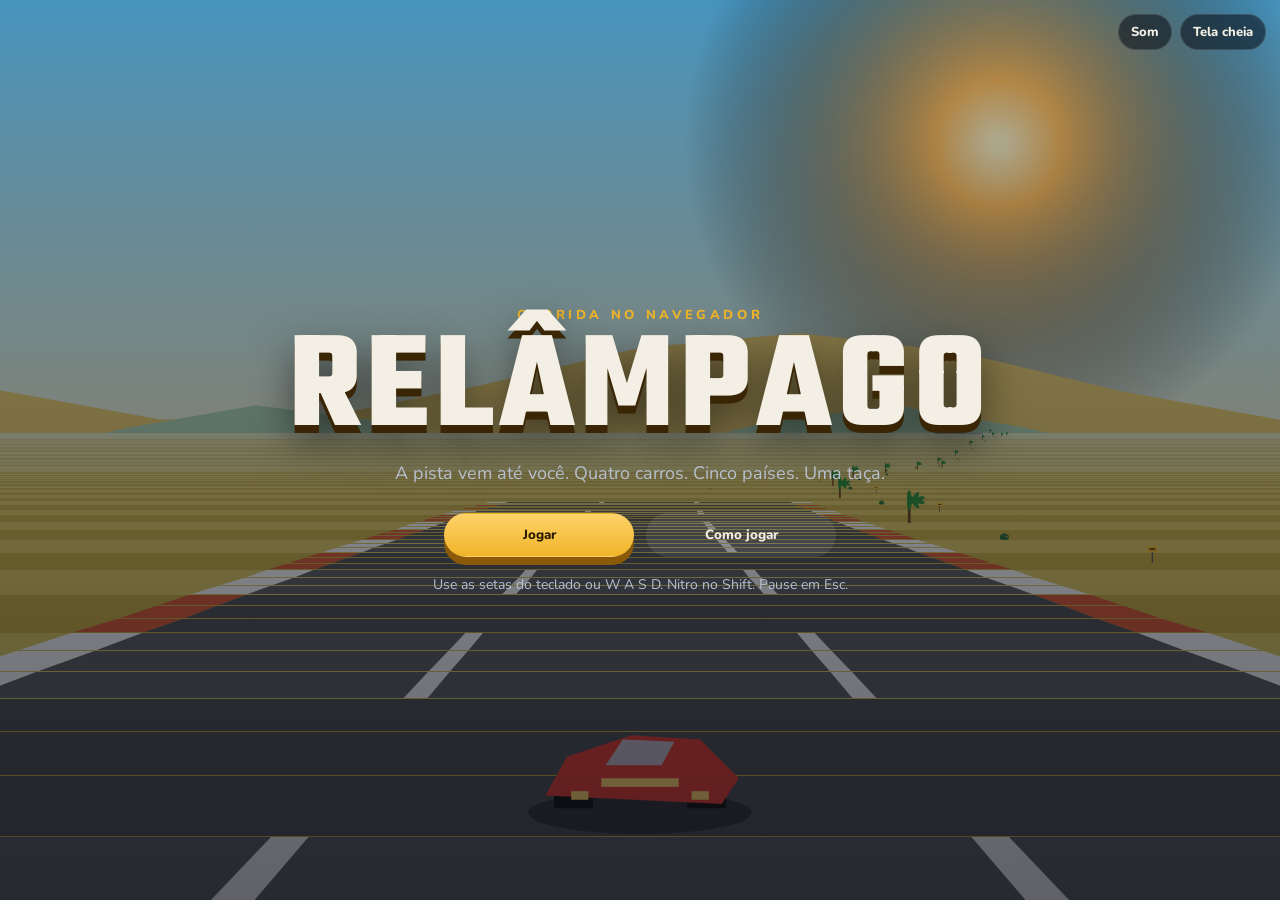
==== index.html @ 38218f76 "Add Relâmpago, a playable browser racing game Original Top Gear-inspired championship with a pseudo-" ====
<!DOCTYPE html>
<html lang="pt-BR">
<head>
  <meta charset="UTF-8" />
  <meta name="viewport" content="width=device-width, initial-scale=1.0" />
  <title>Relâmpago</title>
  <meta name="description" content="Jogo de corrida no navegador. Abra e jogue." />
  <meta name="theme-color" content="#0b1220" />
  <link rel="icon" href="favicon.svg" type="image/svg+xml" />
  <link rel="preconnect" href="https://fonts.googleapis.com" />
  <link rel="preconnect" href="https://fonts.gstatic.com" crossorigin />
  <link href="https://fonts.googleapis.com/css2?family=Nunito:wght@500;700;800&family=Teko:wght@500;600;700&display=swap" rel="stylesheet" />
  <link rel="stylesheet" href="css/style.css" />
</head>
<body>
  <div id="app">
    <canvas id="view"></canvas>

    <div id="hud" class="hud hidden" aria-hidden="true">
      <div class="hud-top">
        <div class="hud-card">
          <span class="hud-label">Posição</span>
          <strong id="hud-pos">1<span>/4</span></strong>
        </div>
        <div class="hud-card">
          <span class="hud-label">Volta</span>
          <strong id="hud-lap">1<span>/2</span></strong>
        </div>
        <div class="hud-card wide">
          <span class="hud-label">Tempo</span>
          <strong id="hud-time">0:00.00</strong>
        </div>
      </div>
      <div class="hud-mid">
        <canvas id="minimap" width="180" height="180"></canvas>
      </div>
      <div class="hud-bottom">
        <div class="bars">
          <div class="bar">
            <span>Nitro <kbd>Shift</kbd></span>
            <div class="bar-track"><i id="hud-nitro"></i></div>
          </div>
          <div class="bar">
            <span>Combustível</span>
            <div class="bar-track fuel"><i id="hud-fuel"></i></div>
          </div>
        </div>
        <div class="speedo">
          <strong id="hud-speed">0</strong>
          <em>km/h</em>
        </div>
      </div>
      <div id="toast" class="toast hidden"></div>
    </div>

    <div id="countdown" class="countdown hidden"></div>

    <section id="screen-title" class="screen">
      <div class="screen-inner">
        <p class="eyebrow">Corrida no navegador</p>
        <h1>RELÂMPAGO</h1>
        <p class="tagline">A pista vem até você. Quatro carros. Cinco países. Uma taça.</p>
        <div class="menu" id="menu-title">
          <button type="button" data-action="play" class="primary">Jogar</button>
          <button type="button" data-action="howto">Como jogar</button>
        </div>
        <p class="hint">Use as setas do teclado ou W A S D. Nitro no Shift. Pause em Esc.</p>
      </div>
    </section>

    <section id="screen-howto" class="screen hidden">
      <div class="screen-inner card-panel">
        <h2>Como jogar</h2>
        <ul class="howto">
          <li><kbd>↑</kbd> ou <kbd>W</kbd> — acelerar</li>
          <li><kbd>↓</kbd> ou <kbd>S</kbd> — frear</li>
          <li><kbd>←</kbd> <kbd>→</kbd> ou <kbd>A</kbd> <kbd>D</kbd> — dirigir</li>
          <li><kbd>Shift</kbd> — nitro (estoura o tanque e o combustível)</li>
          <li><kbd>Esc</kbd> — pausar · <kbd>M</kbd> — som · <kbd>F</kbd> — tela cheia</li>
        </ul>
        <p>Fique no asfalto. Curvas fortes puxam o carro. Sem combustível o motor morre. Ganhe dinheiro nas corridas e melhore o carro na oficina.</p>
        <div class="menu">
          <button type="button" data-action="back-title" class="primary">Voltar</button>
        </div>
      </div>
    </section>

    <section id="screen-cars" class="screen hidden">
      <div class="screen-inner wide">
        <h2>Escolha o carro</h2>
        <p class="sub">Cada um dirige de um jeito. Teste e sinta.</p>
        <div id="car-grid" class="grid-4"></div>
        <div class="menu">
          <button type="button" data-action="cars-next" class="primary">Continuar</button>
          <button type="button" data-action="back-title">Voltar</button>
        </div>
      </div>
    </section>

    <section id="screen-mode" class="screen hidden">
      <div class="screen-inner">
        <h2>Como quer correr?</h2>
        <div class="menu stacked">
          <button type="button" data-action="mode-cup" class="primary">Campeonato</button>
          <button type="button" data-action="mode-quick">Corrida rápida</button>
          <button type="button" data-action="open-shop">Oficina</button>
          <button type="button" data-action="back-cars">Trocar carro</button>
        </div>
        <p class="hint" id="money-hint">Seu dinheiro: $0</p>
      </div>
    </section>

    <section id="screen-tracks" class="screen hidden">
      <div class="screen-inner wide">
        <h2>Escolha a pista</h2>
        <div id="track-grid" class="grid-tracks"></div>
        <div class="menu">
          <button type="button" data-action="track-go" class="primary">Largar</button>
          <button type="button" data-action="back-mode">Voltar</button>
        </div>
      </div>
    </section>

    <section id="screen-shop" class="screen hidden">
      <div class="screen-inner wide">
        <h2>Oficina</h2>
        <p class="sub" id="shop-money">Dinheiro: $0</p>
        <div id="shop-grid" class="shop-grid"></div>
        <div class="menu">
          <button type="button" data-action="shop-back" class="primary">Pronto</button>
        </div>
      </div>
    </section>

    <section id="screen-pause" class="screen hidden dim">
      <div class="screen-inner card-panel">
        <h2>Pausa</h2>
        <ul class="howto compact">
          <li>Setas ou W A S D para dirigir</li>
          <li>Shift para nitro · Esc para voltar</li>
        </ul>
        <div class="menu stacked">
          <button type="button" data-action="resume" class="primary">Continuar</button>
          <button type="button" data-action="restart">Recomeçar</button>
          <button type="button" data-action="quit-race">Sair da corrida</button>
        </div>
      </div>
    </section>

    <section id="screen-results" class="screen hidden">
      <div class="screen-inner wide">
        <h2 id="results-title">Chegada</h2>
        <p class="sub" id="results-sub"></p>
        <table class="board" id="results-table"></table>
        <div class="menu">
          <button type="button" data-action="results-next" class="primary">Continuar</button>
        </div>
      </div>
    </section>

    <section id="screen-standings" class="screen hidden">
      <div class="screen-inner wide">
        <h2 id="standings-title">Campeonato</h2>
        <p class="sub" id="standings-sub"></p>
        <table class="board" id="standings-table"></table>
        <div class="menu">
          <button type="button" data-action="cup-next" class="primary">Próxima etapa</button>
          <button type="button" data-action="open-shop">Oficina</button>
        </div>
      </div>
    </section>

    <div class="top-tools">
      <button type="button" id="btn-mute" title="Som">Som</button>
      <button type="button" id="btn-full" title="Tela cheia">Tela cheia</button>
    </div>
  </div>
  <script type="module" src="js/app.js"></script>
</body>
</html>
---- css/style.css ----
:root {
  --bg: #070b14;
  --panel: rgba(10, 16, 28, 0.82);
  --line: rgba(240, 180, 41, 0.35);
  --gold: #f0b429;
  --gold-2: #ffd36a;
  --text: #f4efe4;
  --muted: #b7c0d0;
  --danger: #ff5d6c;
  --ok: #3dd68c;
  --shadow: 0 20px 60px rgba(0, 0, 0, 0.45);
}

* { box-sizing: border-box; margin: 0; padding: 0; }

html, body, #app {
  width: 100%;
  height: 100%;
  overflow: hidden;
  background: var(--bg);
  color: var(--text);
  font-family: "Nunito", "Segoe UI", sans-serif;
}

#view {
  position: absolute;
  inset: 0;
  width: 100%;
  height: 100%;
  display: block;
}

.hidden { display: none !important; }

.screen {
  position: absolute;
  inset: 0;
  display: flex;
  align-items: center;
  justify-content: center;
  padding: 28px;
  background: linear-gradient(180deg, rgba(7, 11, 20, 0.28), rgba(7, 11, 20, 0.62));
  z-index: 5;
}

.screen.dim { background: rgba(4, 7, 14, 0.72); backdrop-filter: blur(6px); }

.screen-inner {
  width: min(720px, 100%);
  text-align: center;
}

.screen-inner.wide { width: min(1080px, 100%); }

.card-panel {
  background: var(--panel);
  border: 1px solid var(--line);
  border-radius: 22px;
  padding: 36px 32px;
  box-shadow: var(--shadow);
}

.eyebrow {
  letter-spacing: 0.28em;
  text-transform: uppercase;
  color: var(--gold);
  font-size: 13px;
  font-weight: 800;
}

h1 {
  font-family: "Teko", Impact, sans-serif;
  font-size: clamp(72px, 14vw, 140px);
  line-height: 0.85;
  letter-spacing: 0.04em;
  text-shadow: 0 8px 0 #3a2504, 0 18px 40px rgba(0, 0, 0, 0.55);
  margin: 8px 0 10px;
}

h2 {
  font-family: "Teko", Impact, sans-serif;
  font-size: clamp(40px, 7vw, 64px);
  letter-spacing: 0.04em;
  margin-bottom: 6px;
}

.tagline, .sub, .hint, p { color: var(--muted); }

.tagline { font-size: 18px; margin-bottom: 28px; }
.sub { margin-bottom: 22px; }
.hint { margin-top: 18px; font-size: 14px; }

.menu {
  display: flex;
  gap: 12px;
  justify-content: center;
  flex-wrap: wrap;
  margin-top: 22px;
}

.menu.stacked {
  flex-direction: column;
  align-items: center;
}

button {
  font-family: inherit;
  font-weight: 800;
  border: 1px solid transparent;
  border-radius: 999px;
  padding: 12px 26px;
  min-width: 190px;
  cursor: pointer;
  color: var(--text);
  background: rgba(255, 255, 255, 0.08);
  transition: transform 0.12s ease, background 0.12s ease, box-shadow 0.12s ease;
}

button.primary {
  background: linear-gradient(180deg, var(--gold-2), var(--gold));
  color: #2a1b02;
  box-shadow: 0 8px 0 #8a5a08;
}

button:hover { transform: translateY(-1px); }
button:focus-visible { outline: 3px solid var(--gold-2); outline-offset: 3px; }
button.selected, .pick.selected {
  box-shadow: 0 0 0 3px var(--gold);
}

.howto {
  list-style: none;
  text-align: left;
  margin: 18px auto 16px;
  max-width: 460px;
  color: var(--text);
}

.howto li { margin: 8px 0; }
.howto.compact { margin-bottom: 8px; }

kbd {
  display: inline-block;
  min-width: 1.6em;
  padding: 1px 7px;
  border-radius: 6px;
  border: 1px solid rgba(255,255,255,0.2);
  background: rgba(0,0,0,0.35);
  font-size: 12px;
  font-family: inherit;
  color: var(--gold-2);
  text-align: center;
}

.grid-4, .grid-tracks, .shop-grid {
  display: grid;
  gap: 14px;
}

.grid-4 { grid-template-columns: repeat(4, minmax(0, 1fr)); }
.grid-tracks { grid-template-columns: repeat(5, minmax(0, 1fr)); }
.shop-grid { grid-template-columns: repeat(3, minmax(0, 1fr)); }

.pick, .shop-card {
  background: var(--panel);
  border: 1px solid rgba(255,255,255,0.08);
  border-radius: 18px;
  padding: 16px 12px 14px;
  text-align: left;
  cursor: pointer;
  min-width: 0;
  box-shadow: var(--shadow);
}

.pick h3, .shop-card h3 {
  font-family: "Teko", Impact, sans-serif;
  font-size: 30px;
  letter-spacing: 0.03em;
}

.pick p, .shop-card p { font-size: 13px; margin: 4px 0 10px; }

.swatch {
  height: 10px;
  border-radius: 999px;
  margin-bottom: 10px;
}

.stat {
  display: flex;
  align-items: center;
  gap: 8px;
  font-size: 12px;
  margin: 4px 0;
  color: var(--muted);
}

.stat b { width: 72px; font-weight: 700; color: var(--text); }
.stat i {
  flex: 1;
  height: 7px;
  border-radius: 99px;
  background: rgba(255,255,255,0.08);
  display: block;
  position: relative;
  font-style: normal;
}

.stat i::after {
  content: "";
  position: absolute;
  inset: 0 auto 0 0;
  width: var(--v, 50%);
  border-radius: inherit;
  background: linear-gradient(90deg, #6ecbff, var(--gold));
}

.board {
  width: 100%;
  border-collapse: collapse;
  background: var(--panel);
  border-radius: 16px;
  overflow: hidden;
  margin: 10px 0 8px;
}

.board th, .board td {
  padding: 12px 14px;
  text-align: left;
}

.board th { color: var(--gold); font-size: 13px; letter-spacing: 0.08em; text-transform: uppercase; }
.board tr:nth-child(even) { background: rgba(255,255,255,0.03); }
.board .you { color: var(--gold-2); font-weight: 800; }

.top-tools {
  position: absolute;
  top: 14px;
  right: 14px;
  z-index: 20;
  display: flex;
  gap: 8px;
}

.top-tools button {
  min-width: 0;
  padding: 8px 12px;
  font-size: 13px;
  background: rgba(7, 11, 20, 0.55);
  border: 1px solid rgba(255,255,255,0.12);
}

.hud {
  position: absolute;
  inset: 0;
  pointer-events: none;
  z-index: 4;
}

.hud-top {
  position: absolute;
  top: 16px;
  left: 16px;
  display: flex;
  gap: 10px;
}

.hud-card {
  background: rgba(7, 11, 20, 0.62);
  border: 1px solid rgba(255,255,255,0.1);
  border-radius: 14px;
  padding: 8px 14px;
  min-width: 92px;
}

.hud-card.wide { min-width: 140px; }
.hud-label { display: block; font-size: 11px; letter-spacing: 0.12em; text-transform: uppercase; color: var(--muted); }
.hud-card strong { font-family: "Teko", Impact, sans-serif; font-size: 36px; line-height: 1; }
.hud-card strong span { font-size: 18px; color: var(--muted); }

.hud-mid {
  position: absolute;
  top: 16px;
  right: 16px;
}

#minimap {
  width: 150px;
  height: 150px;
  background: rgba(7, 11, 20, 0.55);
  border: 1px solid rgba(255,255,255,0.12);
  border-radius: 16px;
}

.hud-bottom {
  position: absolute;
  left: 16px;
  right: 16px;
  bottom: 16px;
  display: flex;
  justify-content: space-between;
  align-items: flex-end;
}

.bars { width: min(340px, 48vw); }
.bar { margin-top: 8px; }
.bar span { font-size: 12px; color: var(--muted); }
.bar-track {
  height: 12px;
  border-radius: 99px;
  background: rgba(0,0,0,0.45);
  border: 1px solid rgba(255,255,255,0.1);
  overflow: hidden;
  margin-top: 4px;
}

.bar-track i {
  display: block;
  height: 100%;
  width: 0%;
  background: linear-gradient(90deg, #7c5cff, #49d6ff);
}

.bar-track.fuel i { background: linear-gradient(90deg, #ff5d6c, #f0b429); }

.speedo { text-align: right; }
.speedo strong {
  font-family: "Teko", Impact, sans-serif;
  font-size: 84px;
  line-height: 0.8;
  display: block;
  text-shadow: 0 6px 20px rgba(0,0,0,0.55);
}
.speedo em { color: var(--muted); font-style: normal; letter-spacing: 0.18em; }

.toast {
  position: absolute;
  left: 50%;
  top: 28%;
  transform: translateX(-50%);
  font-family: "Teko", Impact, sans-serif;
  font-size: 48px;
  letter-spacing: 0.08em;
  text-shadow: 0 6px 18px rgba(0,0,0,0.6);
}

.countdown {
  position: absolute;
  inset: 0;
  display: flex;
  align-items: center;
  justify-content: center;
  z-index: 6;
  font-family: "Teko", Impact, sans-serif;
  font-size: 160px;
  pointer-events: none;
  text-shadow: 0 10px 30px rgba(0,0,0,0.6);
}

@media (max-width: 980px) {
  .grid-4, .grid-tracks, .shop-grid { grid-template-columns: 1fr 1fr; }
  .hud-card strong { font-size: 28px; }
  .speedo strong { font-size: 56px; }
  #minimap { width: 110px; height: 110px; }
}

@media (max-width: 640px) {
  .grid-4, .grid-tracks, .shop-grid { grid-template-columns: 1fr; }
  button { width: min(280px, 100%); }
}
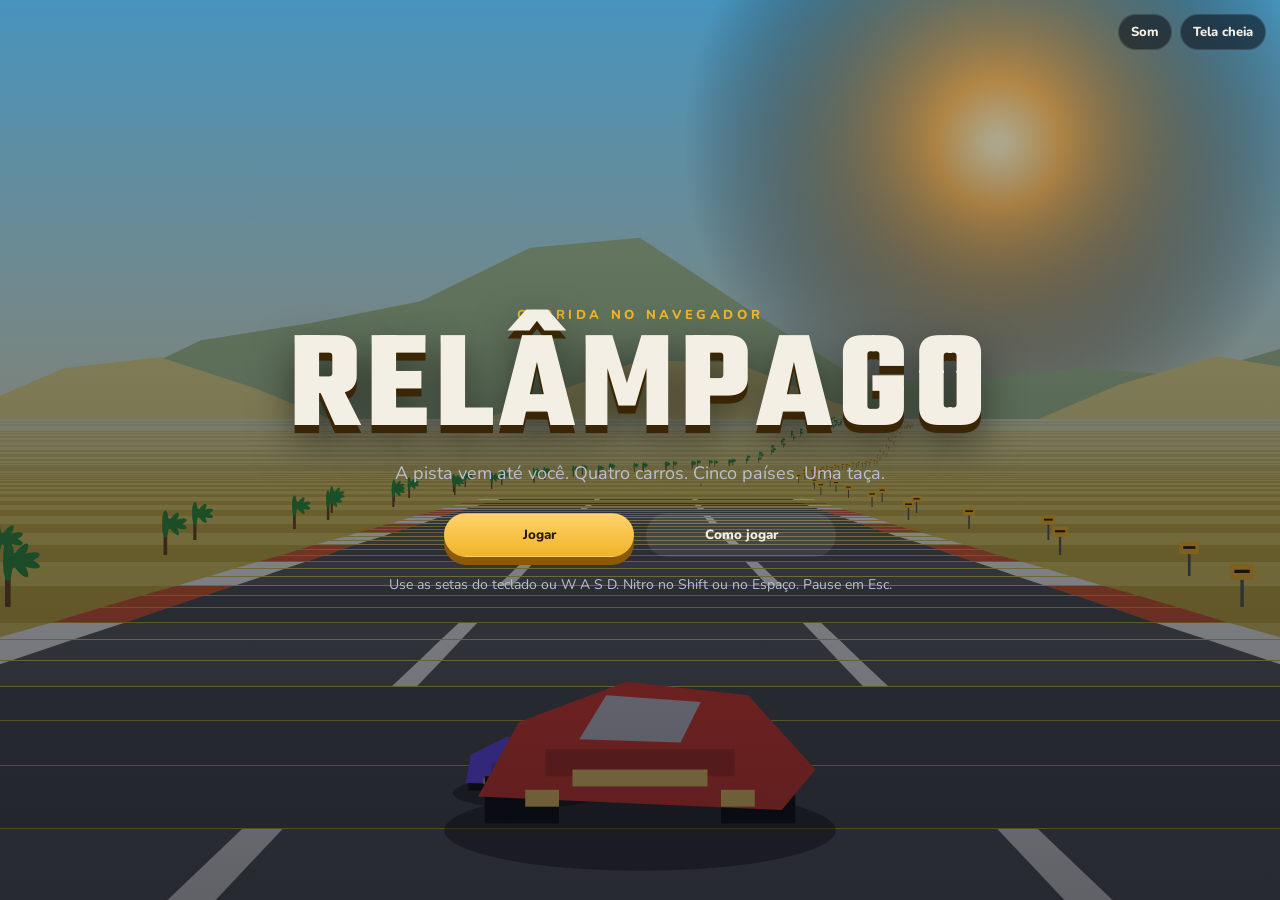
==== commit 0e86292d: "Accept Space and Shift modifiers for nitro Some keyboards only send Shift as a modifier. Space is a " ====
--- a/index.html
+++ b/index.html
@@ -37,7 +37,7 @@
       <div class="hud-bottom">
         <div class="bars">
           <div class="bar">
-            <span>Nitro <kbd>Shift</kbd></span>
+            <span>Nitro <kbd>Shift</kbd> <kbd>Espaço</kbd></span>
             <div class="bar-track"><i id="hud-nitro"></i></div>
           </div>
           <div class="bar">
@@ -64,7 +64,7 @@
           <button type="button" data-action="play" class="primary">Jogar</button>
           <button type="button" data-action="howto">Como jogar</button>
         </div>
-        <p class="hint">Use as setas do teclado ou W A S D. Nitro no Shift. Pause em Esc.</p>
+        <p class="hint">Use as setas do teclado ou W A S D. Nitro no Shift ou no Espaço. Pause em Esc.</p>
       </div>
     </section>
 
@@ -75,7 +75,7 @@
           <li><kbd>↑</kbd> ou <kbd>W</kbd> — acelerar</li>
           <li><kbd>↓</kbd> ou <kbd>S</kbd> — frear</li>
           <li><kbd>←</kbd> <kbd>→</kbd> ou <kbd>A</kbd> <kbd>D</kbd> — dirigir</li>
-          <li><kbd>Shift</kbd> — nitro (estoura o tanque e o combustível)</li>
+          <li><kbd>Shift</kbd> ou <kbd>Espaço</kbd> — nitro (gasta o tanque e o combustível)</li>
           <li><kbd>Esc</kbd> — pausar · <kbd>M</kbd> — som · <kbd>F</kbd> — tela cheia</li>
         </ul>
         <p>Fique no asfalto. Curvas fortes puxam o carro. Sem combustível o motor morre. Ganhe dinheiro nas corridas e melhore o carro na oficina.</p>
--- a/css/style.css
+++ b/css/style.css
@@ -321,6 +321,10 @@
   background: linear-gradient(90deg, #7c5cff, #49d6ff);
 }
 
+.bar-track.hot i {
+  box-shadow: 0 0 12px #49d6ff;
+}
+
 .bar-track.fuel i { background: linear-gradient(90deg, #ff5d6c, #f0b429); }
 
 .speedo { text-align: right; }
@@ -331,17 +335,20 @@
   display: block;
   text-shadow: 0 6px 20px rgba(0,0,0,0.55);
 }
+.speedo strong.boost { color: #7cf6ff; text-shadow: 0 0 18px #49d6ff; }
 .speedo em { color: var(--muted); font-style: normal; letter-spacing: 0.18em; }
 
 .toast {
   position: absolute;
   left: 50%;
-  top: 28%;
+  top: 22%;
   transform: translateX(-50%);
-  font-family: "Teko", Impact, sans-serif;
-  font-size: 48px;
+  z-index: 8;
+  font-family: "Teko", Impact, sans-serif;
+  font-size: 64px;
   letter-spacing: 0.08em;
-  text-shadow: 0 6px 18px rgba(0,0,0,0.6);
+  color: #7cf6ff;
+  text-shadow: 0 0 22px #49d6ff, 0 6px 18px rgba(0,0,0,0.7);
 }
 
 .countdown {
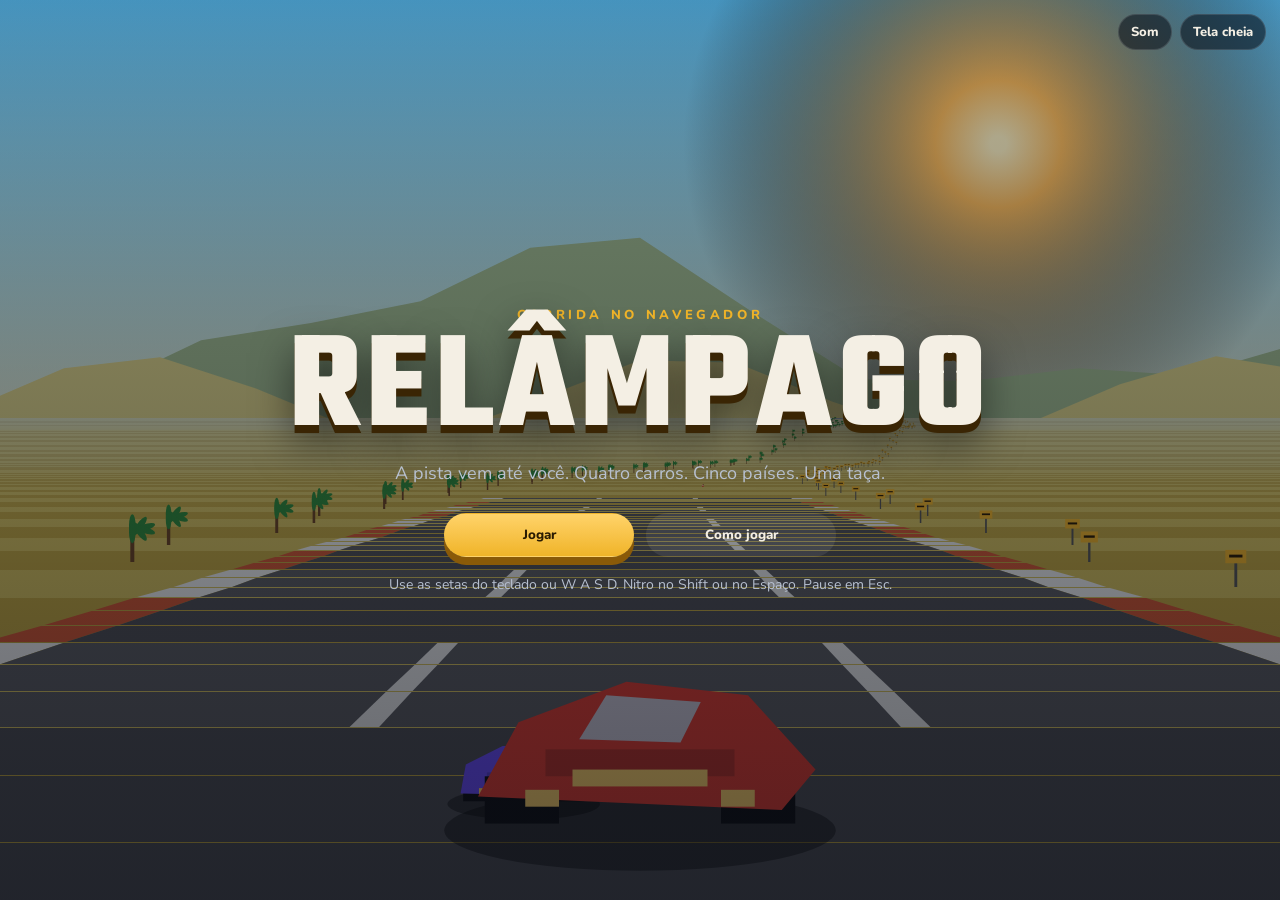
==== commit 30d1deaf: "Lower first shop prices so one good finish buys an upgrade Co-authored-by: KT3746 <KT3746@users.nore" ====
--- a/index.html
+++ b/index.html
@@ -137,7 +137,7 @@
         <h2>Pausa</h2>
         <ul class="howto compact">
           <li>Setas ou W A S D para dirigir</li>
-          <li>Shift para nitro · Esc para voltar</li>
+          <li>Shift ou Espaço para nitro · Esc para voltar</li>
         </ul>
         <div class="menu stacked">
           <button type="button" data-action="resume" class="primary">Continuar</button>
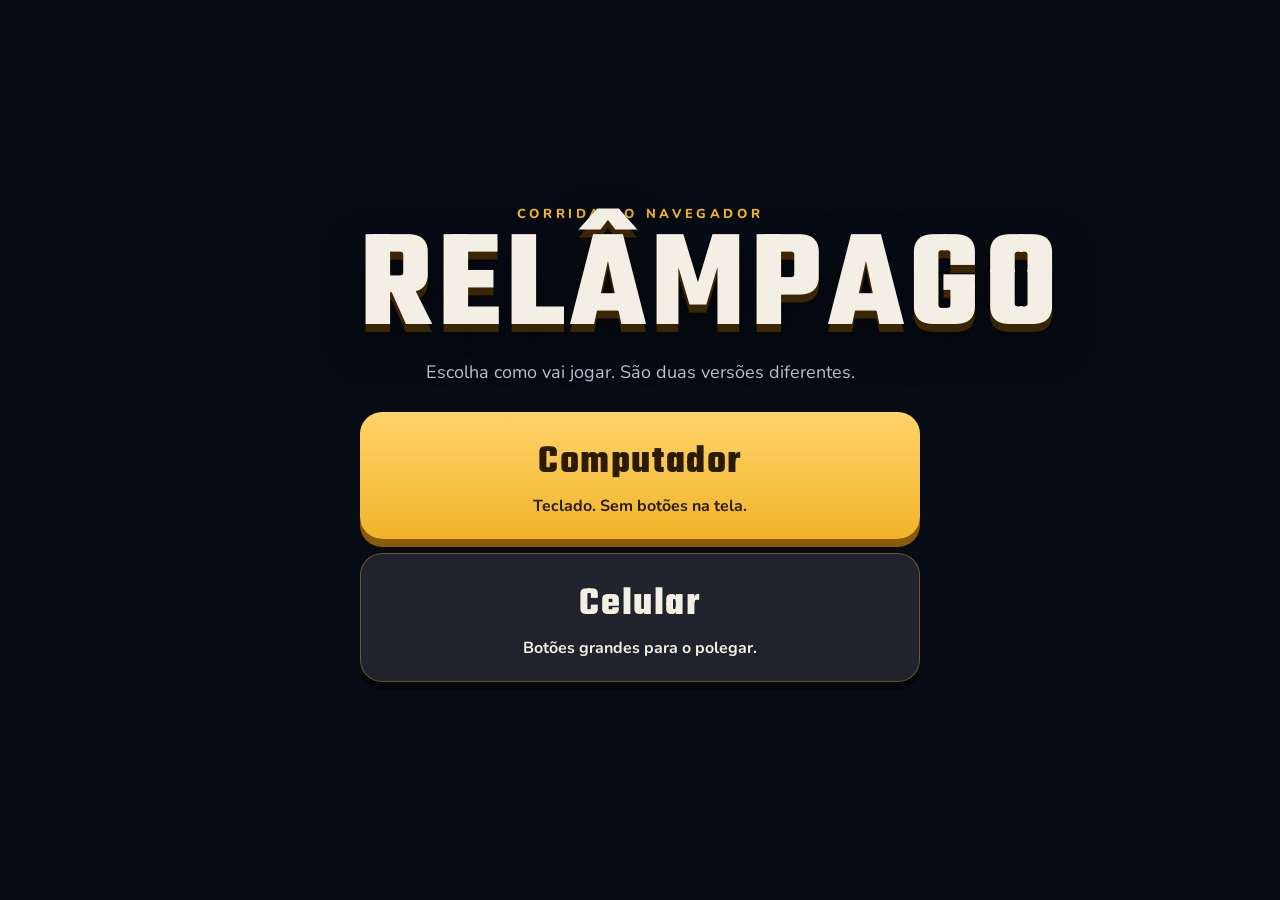
==== commit 029a4194: "Split Relâmpago into computer and phone versions The home page only chooses a version. /pc/ is keybo" ====
--- a/index.html
+++ b/index.html
@@ -2,7 +2,7 @@
 <html lang="pt-BR">
 <head>
   <meta charset="UTF-8" />
-  <meta name="viewport" content="width=device-width, initial-scale=1.0" />
+  <meta name="viewport" content="width=device-width, initial-scale=1, viewport-fit=cover" />
   <title>Relâmpago</title>
   <meta name="description" content="Jogo de corrida no navegador. Abra e jogue." />
   <meta name="theme-color" content="#0b1220" />
@@ -12,169 +12,19 @@
   <link href="https://fonts.googleapis.com/css2?family=Nunito:wght@500;700;800&family=Teko:wght@500;600;700&display=swap" rel="stylesheet" />
   <link rel="stylesheet" href="css/style.css" />
 </head>
-<body>
-  <div id="app">
-    <canvas id="view"></canvas>
-
-    <div id="hud" class="hud hidden" aria-hidden="true">
-      <div class="hud-top">
-        <div class="hud-card">
-          <span class="hud-label">Posição</span>
-          <strong id="hud-pos">1<span>/4</span></strong>
-        </div>
-        <div class="hud-card">
-          <span class="hud-label">Volta</span>
-          <strong id="hud-lap">1<span>/2</span></strong>
-        </div>
-        <div class="hud-card wide">
-          <span class="hud-label">Tempo</span>
-          <strong id="hud-time">0:00.00</strong>
-        </div>
-      </div>
-      <div class="hud-mid">
-        <canvas id="minimap" width="180" height="180"></canvas>
-      </div>
-      <div class="hud-bottom">
-        <div class="bars">
-          <div class="bar">
-            <span>Nitro <kbd>Shift</kbd> <kbd>Espaço</kbd></span>
-            <div class="bar-track"><i id="hud-nitro"></i></div>
-          </div>
-          <div class="bar">
-            <span>Combustível</span>
-            <div class="bar-track fuel"><i id="hud-fuel"></i></div>
-          </div>
-        </div>
-        <div class="speedo">
-          <strong id="hud-speed">0</strong>
-          <em>km/h</em>
-        </div>
-      </div>
-      <div id="toast" class="toast hidden"></div>
-    </div>
-
-    <div id="countdown" class="countdown hidden"></div>
-
-    <section id="screen-title" class="screen">
-      <div class="screen-inner">
-        <p class="eyebrow">Corrida no navegador</p>
-        <h1>RELÂMPAGO</h1>
-        <p class="tagline">A pista vem até você. Quatro carros. Cinco países. Uma taça.</p>
-        <div class="menu" id="menu-title">
-          <button type="button" data-action="play" class="primary">Jogar</button>
-          <button type="button" data-action="howto">Como jogar</button>
-        </div>
-        <p class="hint">Use as setas do teclado ou W A S D. Nitro no Shift ou no Espaço. Pause em Esc.</p>
-      </div>
-    </section>
-
-    <section id="screen-howto" class="screen hidden">
-      <div class="screen-inner card-panel">
-        <h2>Como jogar</h2>
-        <ul class="howto">
-          <li><kbd>↑</kbd> ou <kbd>W</kbd> — acelerar</li>
-          <li><kbd>↓</kbd> ou <kbd>S</kbd> — frear</li>
-          <li><kbd>←</kbd> <kbd>→</kbd> ou <kbd>A</kbd> <kbd>D</kbd> — dirigir</li>
-          <li><kbd>Shift</kbd> ou <kbd>Espaço</kbd> — nitro (gasta o tanque e o combustível)</li>
-          <li><kbd>Esc</kbd> — pausar · <kbd>M</kbd> — som · <kbd>F</kbd> — tela cheia</li>
-        </ul>
-        <p>Fique no asfalto. Curvas fortes puxam o carro. Sem combustível o motor morre. Ganhe dinheiro nas corridas e melhore o carro na oficina.</p>
-        <div class="menu">
-          <button type="button" data-action="back-title" class="primary">Voltar</button>
-        </div>
-      </div>
-    </section>
-
-    <section id="screen-cars" class="screen hidden">
-      <div class="screen-inner wide">
-        <h2>Escolha o carro</h2>
-        <p class="sub">Cada um dirige de um jeito. Teste e sinta.</p>
-        <div id="car-grid" class="grid-4"></div>
-        <div class="menu">
-          <button type="button" data-action="cars-next" class="primary">Continuar</button>
-          <button type="button" data-action="back-title">Voltar</button>
-        </div>
-      </div>
-    </section>
-
-    <section id="screen-mode" class="screen hidden">
-      <div class="screen-inner">
-        <h2>Como quer correr?</h2>
-        <div class="menu stacked">
-          <button type="button" data-action="mode-cup" class="primary">Campeonato</button>
-          <button type="button" data-action="mode-quick">Corrida rápida</button>
-          <button type="button" data-action="open-shop">Oficina</button>
-          <button type="button" data-action="back-cars">Trocar carro</button>
-        </div>
-        <p class="hint" id="money-hint">Seu dinheiro: $0</p>
-      </div>
-    </section>
-
-    <section id="screen-tracks" class="screen hidden">
-      <div class="screen-inner wide">
-        <h2>Escolha a pista</h2>
-        <div id="track-grid" class="grid-tracks"></div>
-        <div class="menu">
-          <button type="button" data-action="track-go" class="primary">Largar</button>
-          <button type="button" data-action="back-mode">Voltar</button>
-        </div>
-      </div>
-    </section>
-
-    <section id="screen-shop" class="screen hidden">
-      <div class="screen-inner wide">
-        <h2>Oficina</h2>
-        <p class="sub" id="shop-money">Dinheiro: $0</p>
-        <div id="shop-grid" class="shop-grid"></div>
-        <div class="menu">
-          <button type="button" data-action="shop-back" class="primary">Pronto</button>
-        </div>
-      </div>
-    </section>
-
-    <section id="screen-pause" class="screen hidden dim">
-      <div class="screen-inner card-panel">
-        <h2>Pausa</h2>
-        <ul class="howto compact">
-          <li>Setas ou W A S D para dirigir</li>
-          <li>Shift ou Espaço para nitro · Esc para voltar</li>
-        </ul>
-        <div class="menu stacked">
-          <button type="button" data-action="resume" class="primary">Continuar</button>
-          <button type="button" data-action="restart">Recomeçar</button>
-          <button type="button" data-action="quit-race">Sair da corrida</button>
-        </div>
-      </div>
-    </section>
-
-    <section id="screen-results" class="screen hidden">
-      <div class="screen-inner wide">
-        <h2 id="results-title">Chegada</h2>
-        <p class="sub" id="results-sub"></p>
-        <table class="board" id="results-table"></table>
-        <div class="menu">
-          <button type="button" data-action="results-next" class="primary">Continuar</button>
-        </div>
-      </div>
-    </section>
-
-    <section id="screen-standings" class="screen hidden">
-      <div class="screen-inner wide">
-        <h2 id="standings-title">Campeonato</h2>
-        <p class="sub" id="standings-sub"></p>
-        <table class="board" id="standings-table"></table>
-        <div class="menu">
-          <button type="button" data-action="cup-next" class="primary">Próxima etapa</button>
-          <button type="button" data-action="open-shop">Oficina</button>
-        </div>
-      </div>
-    </section>
-
-    <div class="top-tools">
-      <button type="button" id="btn-mute" title="Som">Som</button>
-      <button type="button" id="btn-full" title="Tela cheia">Tela cheia</button>
-    </div>
-  </div>
-  <script type="module" src="js/app.js"></script>
+<body class="chooser">
+  <main class="chooser-box">
+    <p class="eyebrow">Corrida no navegador</p>
+    <h1>RELÂMPAGO</h1>
+    <p class="tagline">Escolha como vai jogar. São duas versões diferentes.</p>
+    <a class="choice" href="pc/">
+      <strong>Computador</strong>
+      <span>Teclado. Sem botões na tela.</span>
+    </a>
+    <a class="choice phone" href="celular/">
+      <strong>Celular</strong>
+      <span>Botões grandes para o polegar.</span>
+    </a>
+  </main>
 </body>
 </html>
--- a/css/style.css
+++ b/css/style.css
@@ -13,13 +13,30 @@
 
 * { box-sizing: border-box; margin: 0; padding: 0; }
 
-html, body, #app {
+html, body {
   width: 100%;
   height: 100%;
+  height: 100dvh;
   overflow: hidden;
+  overscroll-behavior: none;
+  touch-action: none;
+  position: fixed;
+  inset: 0;
   background: var(--bg);
   color: var(--text);
   font-family: "Nunito", "Segoe UI", sans-serif;
+  -webkit-text-size-adjust: 100%;
+  user-select: none;
+  -webkit-user-select: none;
+  -webkit-touch-callout: none;
+}
+
+#app {
+  width: 100%;
+  height: 100%;
+  height: 100dvh;
+  overflow: hidden;
+  touch-action: none;
 }
 
 #view {
@@ -38,9 +55,12 @@
   display: flex;
   align-items: center;
   justify-content: center;
-  padding: 28px;
+  padding: max(16px, env(safe-area-inset-top)) max(16px, env(safe-area-inset-right)) max(16px, env(safe-area-inset-bottom)) max(16px, env(safe-area-inset-left));
   background: linear-gradient(180deg, rgba(7, 11, 20, 0.28), rgba(7, 11, 20, 0.62));
   z-index: 5;
+  overflow-y: auto;
+  touch-action: pan-y;
+  -webkit-overflow-scrolling: touch;
 }
 
 .screen.dim { background: rgba(4, 7, 14, 0.72); backdrop-filter: blur(6px); }
@@ -108,11 +128,14 @@
   font-weight: 800;
   border: 1px solid transparent;
   border-radius: 999px;
-  padding: 12px 26px;
+  padding: 14px 26px;
   min-width: 190px;
+  min-height: 48px;
   cursor: pointer;
   color: var(--text);
   background: rgba(255, 255, 255, 0.08);
+  touch-action: manipulation;
+  -webkit-tap-highlight-color: transparent;
   transition: transform 0.12s ease, background 0.12s ease, box-shadow 0.12s ease;
 }
 
@@ -169,7 +192,9 @@
   text-align: left;
   cursor: pointer;
   min-width: 0;
+  min-height: 48px;
   box-shadow: var(--shadow);
+  touch-action: manipulation;
 }
 
 .pick h3, .shop-card h3 {
@@ -235,15 +260,16 @@
 
 .top-tools {
   position: absolute;
-  top: 14px;
-  right: 14px;
+  top: max(10px, env(safe-area-inset-top));
+  right: max(10px, env(safe-area-inset-right));
   z-index: 20;
   display: flex;
   gap: 8px;
 }
 
 .top-tools button {
-  min-width: 0;
+  min-width: 48px;
+  min-height: 44px;
   padding: 8px 12px;
   font-size: 13px;
   background: rgba(7, 11, 20, 0.55);
@@ -257,10 +283,24 @@
   z-index: 4;
 }
 
+.hud-pause {
+  position: absolute;
+  top: max(10px, env(safe-area-inset-top));
+  left: 50%;
+  transform: translateX(-50%);
+  z-index: 7;
+  pointer-events: auto;
+  min-width: 88px;
+  min-height: 44px;
+  padding: 8px 18px;
+  background: rgba(7, 11, 20, 0.7);
+  border: 1px solid rgba(255,255,255,0.16);
+}
+
 .hud-top {
   position: absolute;
-  top: 16px;
-  left: 16px;
+  top: max(12px, env(safe-area-inset-top));
+  left: max(12px, env(safe-area-inset-left));
   display: flex;
   gap: 10px;
 }
@@ -280,8 +320,8 @@
 
 .hud-mid {
   position: absolute;
-  top: 16px;
-  right: 16px;
+  top: max(52px, calc(env(safe-area-inset-top) + 48px));
+  right: max(12px, env(safe-area-inset-right));
 }
 
 #minimap {
@@ -294,8 +334,8 @@
 
 .hud-bottom {
   position: absolute;
-  left: 16px;
-  right: 16px;
+  left: max(12px, env(safe-area-inset-left));
+  right: max(12px, env(safe-area-inset-right));
   bottom: 16px;
   display: flex;
   justify-content: space-between;
@@ -364,6 +404,88 @@
   text-shadow: 0 10px 30px rgba(0,0,0,0.6);
 }
 
+.pads {
+  position: absolute;
+  inset: 0;
+  z-index: 8;
+  pointer-events: none;
+}
+
+.pad-cluster {
+  position: absolute;
+  display: flex;
+  gap: 12px;
+  pointer-events: none;
+  bottom: max(12px, env(safe-area-inset-bottom));
+}
+
+.pad-cluster.left { left: max(12px, env(safe-area-inset-left)); }
+.pad-cluster.right {
+  right: max(12px, env(safe-area-inset-right));
+  align-items: flex-end;
+}
+
+.pad-stack { display: flex; flex-direction: column; gap: 10px; }
+
+.pad {
+  pointer-events: auto;
+  min-width: 76px;
+  min-height: 76px;
+  width: 76px;
+  height: 76px;
+  padding: 0;
+  border-radius: 18px;
+  border: 2px solid rgba(255,255,255,0.22);
+  background: rgba(8, 12, 22, 0.62);
+  color: #fff;
+  font-size: 18px;
+  box-shadow: none;
+  touch-action: none;
+}
+
+.pad.go {
+  background: linear-gradient(180deg, #3dd68c, #1e9a5a);
+  color: #062414;
+  min-width: 92px;
+  width: 92px;
+  height: 92px;
+}
+
+.pad.stop {
+  background: rgba(255, 93, 108, 0.82);
+  min-width: 92px;
+  width: 92px;
+}
+
+.pad.nitro {
+  background: linear-gradient(180deg, #7c5cff, #3d2cb0);
+  min-width: 72px;
+  width: 72px;
+  height: 72px;
+  font-size: 15px;
+}
+
+.pad.held {
+  transform: scale(0.96);
+  filter: brightness(1.2);
+  box-shadow: 0 0 0 3px var(--gold);
+}
+
+.rotate-hint {
+  position: absolute;
+  inset: 0;
+  z-index: 30;
+  display: flex;
+  align-items: center;
+  justify-content: center;
+  background: rgba(7, 11, 20, 0.88);
+  text-align: center;
+  padding: 24px;
+  font-family: "Teko", Impact, sans-serif;
+  font-size: 36px;
+  letter-spacing: 0.04em;
+}
+
 @media (max-width: 980px) {
   .grid-4, .grid-tracks, .shop-grid { grid-template-columns: 1fr 1fr; }
   .hud-card strong { font-size: 28px; }
@@ -374,4 +496,89 @@
 @media (max-width: 640px) {
   .grid-4, .grid-tracks, .shop-grid { grid-template-columns: 1fr; }
   button { width: min(280px, 100%); }
-}
+  h1 { font-size: clamp(56px, 18vw, 96px); }
+}
+
+body.modo-celular.racing .hud-bottom {
+  top: max(12px, env(safe-area-inset-top));
+  bottom: auto;
+  left: max(12px, env(safe-area-inset-left));
+  right: auto;
+  width: min(280px, 46vw);
+  flex-direction: column;
+  align-items: flex-start;
+  gap: 6px;
+}
+
+body.modo-celular.racing .hud-bottom .speedo {
+  text-align: left;
+}
+
+body.modo-celular.racing .speedo strong { font-size: 42px; }
+body.modo-celular.racing .bars { width: 100%; }
+body.modo-celular.racing .hud-card { padding: 4px 10px; min-width: 72px; }
+body.modo-celular.racing .hud-card strong { font-size: 24px; }
+body.modo-celular.racing #minimap { width: 88px; height: 88px; }
+body.modo-celular.racing .hud-mid { top: max(10px, env(safe-area-inset-top)); }
+body.modo-celular.racing .top-tools { top: max(8px, env(safe-area-inset-top)); }
+
+@media (orientation: landscape) and (max-height: 480px) {
+  .screen-inner { padding-top: 8px; }
+  h1 { font-size: 72px; }
+  h2 { font-size: 36px; }
+  .hud-card strong { font-size: 22px; }
+  .pad { min-width: 68px; min-height: 68px; width: 68px; height: 68px; }
+  .pad.go, .pad.stop { min-width: 80px; width: 80px; height: 80px; }
+}
+
+body.modo-pc .pads,
+body.modo-pc .rotate-hint,
+body.modo-pc .hud-pause { display: none !important; }
+
+.hint a {
+  color: var(--gold-2);
+  font-weight: 800;
+}
+
+.chooser {
+  display: flex;
+  align-items: center;
+  justify-content: center;
+  padding: max(20px, env(safe-area-inset-top)) max(20px, env(safe-area-inset-right)) max(20px, env(safe-area-inset-bottom)) max(20px, env(safe-area-inset-left));
+  overflow: auto;
+  touch-action: pan-y;
+}
+
+.chooser-box {
+  width: min(560px, 100%);
+  text-align: center;
+}
+
+.choice {
+  display: block;
+  margin: 14px 0;
+  padding: 22px 20px;
+  min-height: 88px;
+  border-radius: 22px;
+  text-decoration: none;
+  color: #2a1b02;
+  background: linear-gradient(180deg, var(--gold-2), var(--gold));
+  box-shadow: 0 8px 0 #8a5a08;
+  touch-action: manipulation;
+}
+
+.choice.phone {
+  color: var(--text);
+  background: rgba(255, 255, 255, 0.1);
+  box-shadow: 0 8px 0 rgba(0, 0, 0, 0.35);
+  border: 1px solid var(--line);
+}
+
+.choice strong {
+  display: block;
+  font-family: "Teko", Impact, sans-serif;
+  font-size: 40px;
+  letter-spacing: 0.04em;
+}
+
+.choice span { display: block; margin-top: 4px; font-weight: 700; }
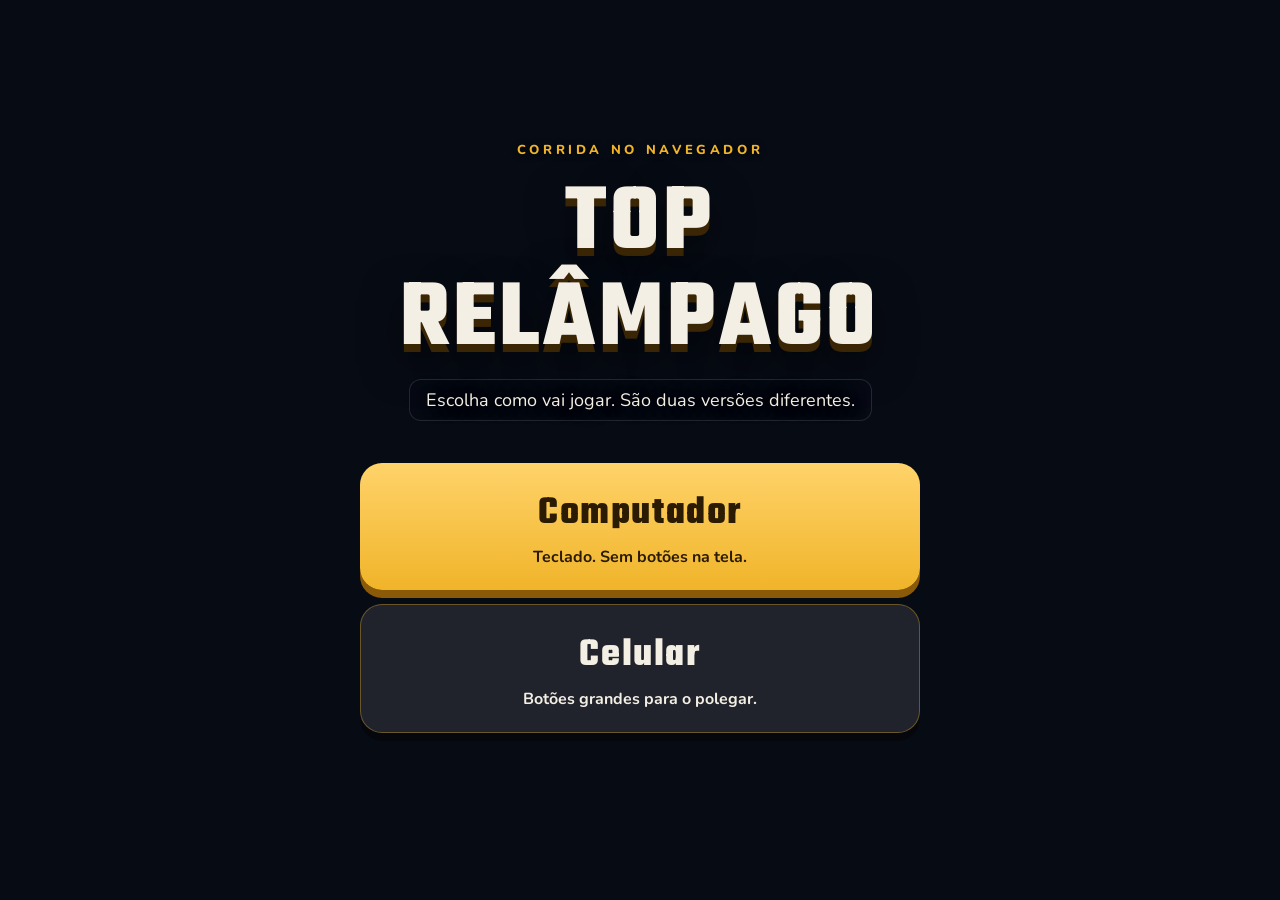
==== commit 4caa8c9f: "nome: TOP RELÂMPAGO no hub" ====
--- a/index.html
+++ b/index.html
@@ -3,7 +3,7 @@
 <head>
   <meta charset="UTF-8" />
   <meta name="viewport" content="width=device-width, initial-scale=1, viewport-fit=cover" />
-  <title>Relâmpago</title>
+  <title>TOP RELÂMPAGO</title>
   <meta name="description" content="Jogo de corrida no navegador. Abra e jogue." />
   <meta name="theme-color" content="#0b1220" />
   <link rel="icon" href="favicon.svg" type="image/svg+xml" />
@@ -15,7 +15,7 @@
 <body class="chooser">
   <main class="chooser-box">
     <p class="eyebrow">Corrida no navegador</p>
-    <h1>RELÂMPAGO</h1>
+    <h1>TOP RELÂMPAGO</h1>
     <p class="tagline">Escolha como vai jogar. São duas versões diferentes.</p>
     <a class="choice" href="pc/">
       <strong>Computador</strong>
--- a/css/style.css
+++ b/css/style.css
@@ -16,12 +16,18 @@
 html, body {
   width: 100%;
   height: 100%;
+  height: -webkit-fill-available;
+  height: 100svh;
   height: 100dvh;
+  min-height: 100svh;
+  min-height: 100dvh;
   overflow: hidden;
   overscroll-behavior: none;
   touch-action: none;
   position: fixed;
   inset: 0;
+  padding: 0;
+  margin: 0;
   background: var(--bg);
   color: var(--text);
   font-family: "Nunito", "Segoe UI", sans-serif;
@@ -34,9 +40,17 @@
 #app {
   width: 100%;
   height: 100%;
+  height: -webkit-fill-available;
+  height: 100svh;
   height: 100dvh;
+  min-height: 100svh;
+  min-height: 100dvh;
   overflow: hidden;
   touch-action: none;
+  position: fixed;
+  inset: 0;
+  padding: 0;
+  margin: 0;
 }
 
 #view {
@@ -45,6 +59,24 @@
   width: 100%;
   height: 100%;
   display: block;
+  outline: none;
+}
+
+html.immersive,
+html.immersive body,
+html.immersive #app,
+body.immersive,
+body.immersive #app {
+  position: fixed;
+  inset: 0;
+  width: 100%;
+  width: 100dvw;
+  height: 100svh;
+  height: 100dvh;
+  height: -webkit-fill-available;
+  min-height: 100dvh;
+  padding: 0;
+  margin: 0;
 }
 
 .hidden { display: none !important; }
@@ -53,14 +85,16 @@
   position: absolute;
   inset: 0;
   display: flex;
-  align-items: center;
+  align-items: flex-start;
   justify-content: center;
   padding: max(16px, env(safe-area-inset-top)) max(16px, env(safe-area-inset-right)) max(16px, env(safe-area-inset-bottom)) max(16px, env(safe-area-inset-left));
   background: linear-gradient(180deg, rgba(7, 11, 20, 0.28), rgba(7, 11, 20, 0.62));
   z-index: 5;
+  overflow-x: hidden;
   overflow-y: auto;
   touch-action: pan-y;
   -webkit-overflow-scrolling: touch;
+  overflow-anchor: none;
 }
 
 .screen.dim { background: rgba(4, 7, 14, 0.72); backdrop-filter: blur(6px); }
@@ -68,9 +102,23 @@
 .screen-inner {
   width: min(720px, 100%);
   text-align: center;
+  margin-block: auto;
+  padding-bottom: 12px;
 }
 
 .screen-inner.wide { width: min(1080px, 100%); }
+
+#screen-results .screen-inner.wide,
+#screen-standings .screen-inner.wide {
+  width: min(560px, 100%);
+}
+
+#screen-results .board,
+#screen-standings .board {
+  width: 100%;
+  table-layout: fixed;
+  margin-inline: auto;
+}
 
 .card-panel {
   background: var(--panel);
@@ -86,15 +134,20 @@
   color: var(--gold);
   font-size: 13px;
   font-weight: 800;
+  position: relative;
+  z-index: 1;
+  text-shadow: 0 1px 6px #000;
 }
 
 h1 {
   font-family: "Teko", Impact, sans-serif;
-  font-size: clamp(72px, 14vw, 140px);
-  line-height: 0.85;
+  font-size: clamp(64px, 12vw, 124px);
+  line-height: 0.95;
   letter-spacing: 0.04em;
   text-shadow: 0 8px 0 #3a2504, 0 18px 40px rgba(0, 0, 0, 0.55);
-  margin: 8px 0 10px;
+  margin: 14px 0 12px;
+  padding-top: 0.12em;
+  overflow: visible;
 }
 
 h2 {
@@ -106,7 +159,17 @@
 
 .tagline, .sub, .hint, p { color: var(--muted); }
 
-.tagline { font-size: 18px; margin-bottom: 28px; }
+.tagline {
+  font-size: 18px;
+  margin-bottom: 28px;
+  color: #f4efe4;
+  text-shadow: 0 2px 10px #000, 0 0 18px rgba(0, 0, 0, 0.95);
+  background: rgba(7, 11, 20, 0.62);
+  display: inline-block;
+  padding: 8px 16px;
+  border-radius: 12px;
+  border: 1px solid rgba(255,255,255,0.12);
+}
 .sub { margin-bottom: 22px; }
 .hint { margin-top: 18px; font-size: 14px; }
 
@@ -139,10 +202,19 @@
   transition: transform 0.12s ease, background 0.12s ease, box-shadow 0.12s ease;
 }
 
-button.primary {
+button.primary,
+.menu button {
   background: linear-gradient(180deg, var(--gold-2), var(--gold));
   color: #2a1b02;
+  border: 2px solid #f5e6a3;
   box-shadow: 0 8px 0 #8a5a08;
+}
+
+.menu button:disabled {
+  opacity: 0.5;
+  box-shadow: 0 4px 0 #6a4e12;
+  cursor: default;
+  transform: none;
 }
 
 button:hover { transform: translateY(-1px); }
@@ -184,6 +256,23 @@
 .grid-tracks { grid-template-columns: repeat(5, minmax(0, 1fr)); }
 .shop-grid { grid-template-columns: repeat(3, minmax(0, 1fr)); }
 
+#screen-shop .shop-grid { margin-bottom: 8px; }
+#screen-shop .shop-card .menu {
+  margin-top: 12px;
+  position: relative;
+  z-index: 1;
+}
+#screen-shop .shop-card .menu button {
+  min-width: 0;
+  width: 100%;
+}
+#screen-shop > .screen-inner > .menu {
+  position: relative;
+  z-index: 2;
+  margin-top: 18px;
+  padding-bottom: 10px;
+}
+
 .pick, .shop-card {
   background: var(--panel);
   border: 1px solid rgba(255,255,255,0.08);
@@ -267,6 +356,11 @@
   gap: 8px;
 }
 
+body.racing .top-tools {
+  right: calc(max(12px, env(safe-area-inset-right)) + 128px);
+  top: max(10px, env(safe-area-inset-top));
+}
+
 .top-tools button {
   min-width: 48px;
   min-height: 44px;
@@ -306,17 +400,46 @@
 }
 
 .hud-card {
-  background: rgba(7, 11, 20, 0.62);
-  border: 1px solid rgba(255,255,255,0.1);
-  border-radius: 14px;
+  background: rgba(2, 4, 10, 0.92);
+  border: 1px solid rgba(255,255,255,0.38);
+  border-radius: 10px;
   padding: 8px 14px;
   min-width: 92px;
+  box-shadow: 0 4px 18px rgba(0, 0, 0, 0.7);
 }
 
 .hud-card.wide { min-width: 140px; }
-.hud-label { display: block; font-size: 11px; letter-spacing: 0.12em; text-transform: uppercase; color: var(--muted); }
-.hud-card strong { font-family: "Teko", Impact, sans-serif; font-size: 36px; line-height: 1; }
-.hud-card strong span { font-size: 18px; color: var(--muted); }
+.hud-track { min-width: 128px; max-width: 180px; }
+.hud-track strong {
+  display: flex;
+  align-items: center;
+  gap: 8px;
+  font-size: 22px !important;
+  letter-spacing: 0.02em;
+}
+.hud-flag { font-size: 22px; line-height: 1; filter: drop-shadow(0 1px 2px #000); }
+#hud-track-name {
+  font-size: 20px;
+  white-space: nowrap;
+  overflow: hidden;
+  text-overflow: ellipsis;
+  max-width: 9ch;
+}
+.hud-label {
+  display: block;
+  font-size: 11px;
+  letter-spacing: 0.12em;
+  text-transform: uppercase;
+  color: #e8edf5;
+  text-shadow: 0 1px 3px #000;
+}
+.hud-card strong {
+  font-family: "Teko", Impact, sans-serif;
+  font-size: 36px;
+  line-height: 1;
+  text-shadow: 0 2px 6px #000, 0 0 8px rgba(0,0,0,0.8);
+}
+.hud-card strong span { font-size: 18px; color: #c9d2e0; }
 
 .hud-mid {
   position: absolute;
@@ -324,12 +447,43 @@
   right: max(12px, env(safe-area-inset-right));
 }
 
+.minimap-wrap {
+  position: relative;
+  width: 126px;
+  display: flex;
+  flex-direction: column;
+  gap: 0;
+  filter: drop-shadow(0 6px 16px rgba(0, 0, 0, 0.55));
+}
+.minimap-label {
+  display: block;
+  margin: 0;
+  padding: 3px 8px 2px;
+  font-size: 10px;
+  font-weight: 800;
+  letter-spacing: 0.18em;
+  text-transform: uppercase;
+  color: #f3f6fb;
+  background: linear-gradient(180deg, rgba(18, 24, 36, 0.96), rgba(8, 12, 20, 0.96));
+  border: 1px solid rgba(255, 255, 255, 0.28);
+  border-bottom: none;
+  border-radius: 12px 12px 0 0;
+  box-shadow: inset 0 0 0 1px rgba(240, 180, 41, 0.28);
+  text-shadow: 0 1px 2px rgba(0, 0, 0, 0.9);
+  pointer-events: none;
+  line-height: 1.2;
+}
 #minimap {
-  width: 150px;
-  height: 150px;
-  background: rgba(7, 11, 20, 0.55);
-  border: 1px solid rgba(255,255,255,0.12);
-  border-radius: 16px;
+  display: block;
+  width: 126px;
+  height: 112px;
+  background: rgba(4, 8, 14, 0.96);
+  border: 1px solid rgba(255, 255, 255, 0.28);
+  border-radius: 0 0 12px 12px;
+  box-shadow:
+    inset 0 0 0 1px rgba(240, 180, 41, 0.22),
+    inset 0 1px 0 rgba(255, 255, 255, 0.08);
+  overflow: hidden;
 }
 
 .hud-bottom {
@@ -344,7 +498,15 @@
 
 .bars { width: min(340px, 48vw); }
 .bar { margin-top: 8px; }
-.bar span { font-size: 12px; color: var(--muted); }
+.bar span {
+  font-size: 12px;
+  color: #e8edf5;
+  text-shadow: 0 1px 3px #000;
+  display: inline-block;
+  background: rgba(4, 8, 16, 0.75);
+  padding: 1px 7px;
+  border-radius: 6px;
+}
 .bar-track {
   height: 12px;
   border-radius: 99px;
@@ -367,42 +529,243 @@
 
 .bar-track.fuel i { background: linear-gradient(90deg, #ff5d6c, #f0b429); }
 
-.speedo { text-align: right; }
+.nitro-pips {
+  display: flex;
+  gap: 6px;
+  margin-top: 4px;
+  height: 14px;
+}
+.nitro-pips i {
+  flex: 1;
+  border-radius: 4px;
+  background: rgba(0,0,0,0.45);
+  border: 1px solid rgba(255,255,255,0.18);
+}
+.nitro-pips i.on {
+  background: linear-gradient(180deg, #7cf6ff, #3d7dff);
+  box-shadow: 0 0 8px rgba(73, 214, 255, 0.55);
+}
+.nitro-pips.hot i.on {
+  box-shadow: 0 0 12px #49d6ff;
+}
+
+.speedo {
+  text-align: right;
+  background: rgba(4, 8, 16, 0.82);
+  padding: 8px 14px 10px;
+  border-radius: 14px;
+  border: 1px solid rgba(255,255,255,0.18);
+  box-shadow: 0 4px 16px rgba(0,0,0,0.5);
+  overflow: visible;
+}
 .speedo strong {
   font-family: "Teko", Impact, sans-serif;
   font-size: 84px;
-  line-height: 0.8;
+  line-height: 0.85;
   display: block;
-  text-shadow: 0 6px 20px rgba(0,0,0,0.55);
-}
-.speedo strong.boost { color: #7cf6ff; text-shadow: 0 0 18px #49d6ff; }
-.speedo em { color: var(--muted); font-style: normal; letter-spacing: 0.18em; }
+  text-shadow: 0 2px 6px #000, 0 6px 20px rgba(0,0,0,0.55);
+  overflow: visible;
+}
+.speedo strong.boost { color: #7cf6ff; text-shadow: 0 0 18px #49d6ff, 0 2px 6px #000; }
+.speedo em {
+  color: #d5dbe6;
+  font-style: normal;
+  letter-spacing: 0.18em;
+  text-shadow: 0 1px 3px #000;
+}
 
 .toast {
   position: absolute;
   left: 50%;
-  top: 22%;
+  top: auto;
+  bottom: max(108px, calc(env(safe-area-inset-bottom) + 92px));
   transform: translateX(-50%);
   z-index: 8;
-  font-family: "Teko", Impact, sans-serif;
-  font-size: 64px;
-  letter-spacing: 0.08em;
-  color: #7cf6ff;
-  text-shadow: 0 0 22px #49d6ff, 0 6px 18px rgba(0,0,0,0.7);
+  font-family: "Nunito", system-ui, sans-serif;
+  font-size: 18px;
+  font-weight: 800;
+  letter-spacing: 0.04em;
+  color: #e8fbff;
+  text-shadow: 0 1px 4px #000;
+  padding: 8px 14px;
+  border-radius: 999px;
+  background: rgba(6, 12, 22, 0.78);
+  border: 1px solid rgba(124, 246, 255, 0.35);
+  box-shadow: 0 8px 24px rgba(0,0,0,0.35);
+  pointer-events: none;
+  max-width: min(92vw, 420px);
+  text-align: center;
+}
+.toast.toast-nitro {
+  color: #9cfff8;
+  border-color: rgba(124, 246, 255, 0.7);
+  box-shadow: 0 0 22px rgba(73, 214, 255, 0.45);
+}
+.toast.toast-fuel {
+  color: #ffe28a;
+  border-color: rgba(255, 210, 90, 0.55);
+}
+.toast.toast-hit {
+  color: #ffc4b8;
+  border-color: rgba(255, 120, 90, 0.7);
+  box-shadow: 0 0 22px rgba(255, 90, 60, 0.4);
 }
 
 .countdown {
   position: absolute;
   inset: 0;
   display: flex;
+  flex-direction: column;
   align-items: center;
   justify-content: center;
+  gap: 18px;
   z-index: 6;
+  pointer-events: none;
+  background: radial-gradient(ellipse at center, rgba(0,0,0,0.35) 0%, rgba(0,0,0,0.08) 55%, transparent 72%);
+}
+.countdown .lights {
+  display: flex;
+  gap: 14px;
+  padding: 10px 16px;
+  border-radius: 999px;
+  background: rgba(6, 10, 18, 0.82);
+  border: 2px solid rgba(255,255,255,0.25);
+  box-shadow: 0 10px 28px rgba(0,0,0,0.45);
+}
+.countdown .lights i {
+  width: 28px;
+  height: 28px;
+  border-radius: 50%;
+  background: #2a3038;
+  box-shadow: inset 0 2px 4px rgba(0,0,0,0.6);
+  transition: background 0.12s, box-shadow 0.12s;
+}
+.countdown.n3 .lights i:nth-child(1),
+.countdown.n2 .lights i:nth-child(1),
+.countdown.n2 .lights i:nth-child(2),
+.countdown.n1 .lights i {
+  background: radial-gradient(circle at 35% 30%, #ff7a6a, #d41919 70%);
+  box-shadow: 0 0 18px rgba(255, 60, 40, 0.85), inset 0 1px 2px rgba(255,255,255,0.35);
+}
+.countdown.go .lights i {
+  background: radial-gradient(circle at 35% 30%, #9dff8a, #1f9a2e 70%);
+  box-shadow: 0 0 20px rgba(60, 255, 90, 0.9), inset 0 1px 2px rgba(255,255,255,0.35);
+}
+#countdown-num {
   font-family: "Teko", Impact, sans-serif;
-  font-size: 160px;
+  font-size: clamp(110px, 28vw, 200px);
+  line-height: 0.85;
+  color: #fff;
+  text-shadow: 0 8px 0 #111, 0 14px 36px rgba(0,0,0,0.75);
+  letter-spacing: 0.04em;
+}
+.countdown.go #countdown-num {
+  color: #b8ff6a;
+  text-shadow: 0 8px 0 #143016, 0 0 40px rgba(120, 255, 80, 0.65), 0 14px 36px rgba(0,0,0,0.75);
+  animation: go-pop 0.35s ease-out;
+}
+@keyframes go-pop {
+  from { transform: scale(0.7); opacity: 0.4; }
+  to { transform: scale(1); opacity: 1; }
+}
+
+.lap-banner {
+  position: absolute;
+  left: 50%;
+  top: max(72px, calc(env(safe-area-inset-top) + 64px));
+  transform: translateX(-50%);
+  z-index: 9;
+  min-width: min(88vw, 340px);
+  padding: 12px 22px 14px;
+  text-align: center;
   pointer-events: none;
-  text-shadow: 0 10px 30px rgba(0,0,0,0.6);
-}
+  border-radius: 6px;
+  background: linear-gradient(180deg, rgba(12, 16, 28, 0.94), rgba(6, 8, 16, 0.96));
+  border: 2px solid rgba(240, 180, 41, 0.75);
+  box-shadow: 0 0 0 1px rgba(0,0,0,0.5), 0 12px 32px rgba(0,0,0,0.55), inset 0 1px 0 rgba(255,255,255,0.12);
+  animation: tv-blink 0.9s steps(2, end) infinite;
+}
+.lap-banner-eyebrow {
+  display: block;
+  font-size: 11px;
+  letter-spacing: 0.22em;
+  text-transform: uppercase;
+  color: #f0b429;
+  font-weight: 800;
+}
+#lap-banner-title {
+  display: block;
+  font-family: "Teko", Impact, sans-serif;
+  font-size: clamp(42px, 10vw, 64px);
+  line-height: 0.95;
+  color: #fff;
+  text-shadow: 0 3px 0 #000;
+}
+.lap-banner-stats {
+  display: flex;
+  justify-content: center;
+  gap: 22px;
+  margin-top: 4px;
+  font-family: "Teko", Impact, sans-serif;
+  font-size: 28px;
+  color: #e8edf5;
+}
+.lap-banner-pos { color: #9cfff8; }
+@keyframes tv-blink {
+  0%, 100% { filter: brightness(1); }
+  50% { filter: brightness(1.18); }
+}
+
+.radio {
+  position: absolute;
+  left: max(12px, env(safe-area-inset-left));
+  bottom: max(118px, calc(env(safe-area-inset-bottom) + 102px));
+  z-index: 9;
+  display: flex;
+  align-items: center;
+  gap: 10px;
+  max-width: min(78vw, 360px);
+  padding: 8px 12px;
+  border-radius: 10px;
+  background: rgba(8, 14, 24, 0.88);
+  border: 1px solid rgba(124, 246, 255, 0.35);
+  box-shadow: 0 8px 22px rgba(0,0,0,0.4);
+  pointer-events: none;
+  animation: radio-in 0.25s ease-out;
+}
+.radio-tag {
+  flex: 0 0 auto;
+  font-size: 10px;
+  font-weight: 800;
+  letter-spacing: 0.14em;
+  text-transform: uppercase;
+  color: #041018;
+  background: #7cf6ff;
+  padding: 3px 7px;
+  border-radius: 4px;
+}
+#radio-msg {
+  font-size: 14px;
+  font-weight: 700;
+  color: #e8fbff;
+  text-shadow: 0 1px 2px #000;
+}
+@keyframes radio-in {
+  from { transform: translateY(8px); opacity: 0; }
+  to { transform: translateY(0); opacity: 1; }
+}
+body.modo-celular.racing .radio {
+  bottom: auto;
+  top: max(150px, calc(env(safe-area-inset-top) + 140px));
+  left: max(12px, env(safe-area-inset-left));
+}
+body.modo-celular.racing .lap-banner {
+  top: max(56px, calc(env(safe-area-inset-top) + 48px));
+}
+body.modo-celular.racing .hud-track { display: none; }
+body.modo-celular.racing .countdown .lights i { width: 22px; height: 22px; }
+body.modo-celular.racing #countdown-num { font-size: clamp(90px, 24vw, 140px); }
+
 
 .pads {
   position: absolute;
@@ -441,6 +804,9 @@
   font-size: 18px;
   box-shadow: none;
   touch-action: none;
+  user-select: none;
+  -webkit-user-select: none;
+  -webkit-touch-callout: none;
 }
 
 .pad.go {
@@ -476,21 +842,35 @@
   inset: 0;
   z-index: 30;
   display: flex;
+  flex-direction: column;
   align-items: center;
   justify-content: center;
-  background: rgba(7, 11, 20, 0.88);
+  background: rgba(7, 11, 20, 0.92);
   text-align: center;
   padding: 24px;
   font-family: "Teko", Impact, sans-serif;
   font-size: 36px;
   letter-spacing: 0.04em;
 }
+.rotate-hint button {
+  margin-top: 20px;
+  pointer-events: auto;
+  z-index: 31;
+  width: auto;
+  min-width: 180px;
+}
+
+#view { cursor: default; }
+body.racing a { pointer-events: none !important; }
 
 @media (max-width: 980px) {
   .grid-4, .grid-tracks, .shop-grid { grid-template-columns: 1fr 1fr; }
   .hud-card strong { font-size: 28px; }
   .speedo strong { font-size: 56px; }
-  #minimap { width: 110px; height: 110px; }
+  .minimap-wrap { width: 118px; } #minimap { width: 118px; height: 104px; }
+  body.racing .top-tools {
+    right: calc(max(12px, env(safe-area-inset-right)) + 114px);
+  }
 }
 
 @media (max-width: 640px) {
@@ -499,28 +879,37 @@
   h1 { font-size: clamp(56px, 18vw, 96px); }
 }
 
+body.modo-celular.racing .hud-top {
+  top: max(8px, env(safe-area-inset-top));
+  max-width: calc(100% - 147px);
+}
 body.modo-celular.racing .hud-bottom {
-  top: max(12px, env(safe-area-inset-top));
+  top: max(76px, calc(env(safe-area-inset-top) + 68px));
   bottom: auto;
   left: max(12px, env(safe-area-inset-left));
   right: auto;
-  width: min(280px, 46vw);
+  width: min(154px, 40vw);
   flex-direction: column;
-  align-items: flex-start;
-  gap: 6px;
+  align-items: stretch;
+  gap: 8px;
 }
 
 body.modo-celular.racing .hud-bottom .speedo {
   text-align: left;
-}
-
-body.modo-celular.racing .speedo strong { font-size: 42px; }
+  width: fit-content;
+  max-width: 100%;
+}
+
+body.modo-celular.racing .speedo strong { font-size: 36px; line-height: 0.9; }
 body.modo-celular.racing .bars { width: 100%; }
 body.modo-celular.racing .hud-card { padding: 4px 10px; min-width: 72px; }
 body.modo-celular.racing .hud-card strong { font-size: 24px; }
-body.modo-celular.racing #minimap { width: 88px; height: 88px; }
+body.modo-celular.racing .minimap-wrap { width: 118px; } #minimap { width: 118px; height: 104px; }
 body.modo-celular.racing .hud-mid { top: max(10px, env(safe-area-inset-top)); }
-body.modo-celular.racing .top-tools { top: max(8px, env(safe-area-inset-top)); }
+body.modo-celular.racing .top-tools {
+  top: max(8px, env(safe-area-inset-top));
+  right: calc(max(10px, env(safe-area-inset-right)) + 110px);
+}
 
 @media (orientation: landscape) and (max-height: 480px) {
   .screen-inner { padding-top: 8px; }
@@ -535,23 +924,69 @@
 body.modo-pc .rotate-hint,
 body.modo-pc .hud-pause { display: none !important; }
 
+body.rotate-block #toast,
+body.rotate-block #countdown,
+body.rotate-block #lap-banner,
+body.rotate-block #radio,
+body.rotate-block .top-tools,
+body.rotate-block #hud,
+body.rotate-block #btn-pause,
+body.rotate-block .hud-pause,
+body.rotate-block .pads {
+  display: none !important;
+  pointer-events: none !important;
+}
+
 .hint a {
   color: var(--gold-2);
   font-weight: 800;
 }
 
-.chooser {
-  display: flex;
-  align-items: center;
-  justify-content: center;
-  padding: max(20px, env(safe-area-inset-top)) max(20px, env(safe-area-inset-right)) max(20px, env(safe-area-inset-bottom)) max(20px, env(safe-area-inset-left));
+@media (min-width: 1200px) {
+  .hud-card strong { font-size: 40px; }
+  .hud-card { min-width: 110px; padding: 10px 16px; }
+  .speedo { padding: 10px 18px 12px; }
+  .speedo strong { font-size: 92px; }
+  .minimap-wrap { width: 126px; } #minimap { width: 126px; height: 112px; }
+  body.racing .top-tools {
+    right: calc(max(12px, env(safe-area-inset-right)) + 154px);
+  }
+  .hud-top { gap: 12px; }
+}
+
+html:has(body.chooser) {
+  position: relative;
   overflow: auto;
   touch-action: pan-y;
+  height: auto;
+  min-height: 100%;
+  min-height: 100dvh;
+}
+
+body.chooser {
+  display: flex;
+  align-items: flex-start;
+  justify-content: center;
+  position: relative;
+  overflow: auto;
+  touch-action: pan-y;
+  height: auto;
+  min-height: 100%;
+  min-height: 100dvh;
+  padding: max(12px, env(safe-area-inset-top)) max(16px, env(safe-area-inset-right)) max(16px, env(safe-area-inset-bottom)) max(16px, env(safe-area-inset-left));
 }
 
 .chooser-box {
   width: min(560px, 100%);
   text-align: center;
+  margin-block: auto;
+  padding: 4px 0 12px;
+}
+
+.chooser-box h1 {
+  font-size: clamp(42px, 10vw, 96px);
+  margin: 6px 0 10px;
+  line-height: 1;
 }
 
 .choice {
@@ -582,3 +1017,95 @@
 }
 
 .choice span { display: block; margin-top: 4px; font-weight: 700; }
+
+body.modo-pc #screen-title .eyebrow {
+  margin-bottom: 0;
+}
+body.modo-pc #screen-title h1 {
+  margin-top: 2px;
+  padding-top: 0.2em;
+}
+
+@media (orientation: landscape) and (max-height: 430px) {
+  .chooser-box { padding: 0; }
+  .chooser-box .eyebrow { font-size: 11px; letter-spacing: 0.18em; }
+  .chooser-box h1 {
+    font-size: 34px;
+    margin: 0 0 4px;
+    text-shadow: 0 4px 0 #3a2504, 0 8px 16px rgba(0, 0, 0, 0.5);
+  }
+  .chooser-box .tagline {
+    font-size: 13px;
+    margin-bottom: 8px;
+    padding: 4px 10px;
+  }
+  .choice {
+    margin: 6px 0;
+    padding: 8px 14px;
+    min-height: 0;
+    border-radius: 16px;
+  }
+  .choice strong { font-size: 22px; }
+  .choice span { font-size: 12px; margin-top: 0; }
+
+  .screen { padding: 6px 10px; align-items: stretch; }
+  .screen-inner {
+    margin-block: 0;
+    padding-top: 0;
+    padding-bottom: 6px;
+  }
+  #screen-title h1 {
+    font-size: 42px;
+    margin: 2px 0 6px;
+    line-height: 1;
+    text-shadow: 0 4px 0 #3a2504, 0 10px 20px rgba(0, 0, 0, 0.5);
+  }
+  #screen-title .tagline {
+    font-size: 13px;
+    margin-bottom: 10px;
+    padding: 4px 10px;
+  }
+  #screen-title .hint { display: none; }
+  h2 { font-size: 26px; margin-bottom: 4px; }
+  .sub { margin-bottom: 6px; font-size: 13px; }
+  #screen-cars .sub,
+  #screen-tracks .sub { display: none; }
+
+  .grid-4 {
+    grid-template-columns: repeat(4, minmax(0, 1fr));
+    gap: 6px;
+  }
+  .grid-tracks {
+    grid-template-columns: repeat(5, minmax(0, 1fr));
+    gap: 6px;
+  }
+  .shop-grid {
+    grid-template-columns: repeat(3, minmax(0, 1fr));
+    gap: 6px;
+  }
+
+  .pick, .shop-card {
+    padding: 6px 8px 8px;
+    border-radius: 12px;
+    min-height: 0;
+  }
+  .pick h3, .shop-card h3 { font-size: 18px; }
+  .pick p, .shop-card p { font-size: 11px; margin: 2px 0 4px; }
+  #screen-cars .pick .stat { display: none; }
+  #screen-cars .pick p { display: none; }
+  .swatch { height: 6px; margin-bottom: 4px; }
+  .stat { font-size: 10px; margin: 2px 0; gap: 4px; }
+  .stat b { width: 52px; }
+  .stat i { height: 5px; }
+
+  .menu { margin-top: 8px; gap: 8px; }
+  .menu button {
+    padding: 8px 16px;
+    min-height: 40px;
+    min-width: 140px;
+    font-size: 14px;
+    box-shadow: 0 4px 0 #8a5a08;
+  }
+  .howto { margin: 8px auto; }
+  .howto li { margin: 4px 0; font-size: 13px; }
+}
